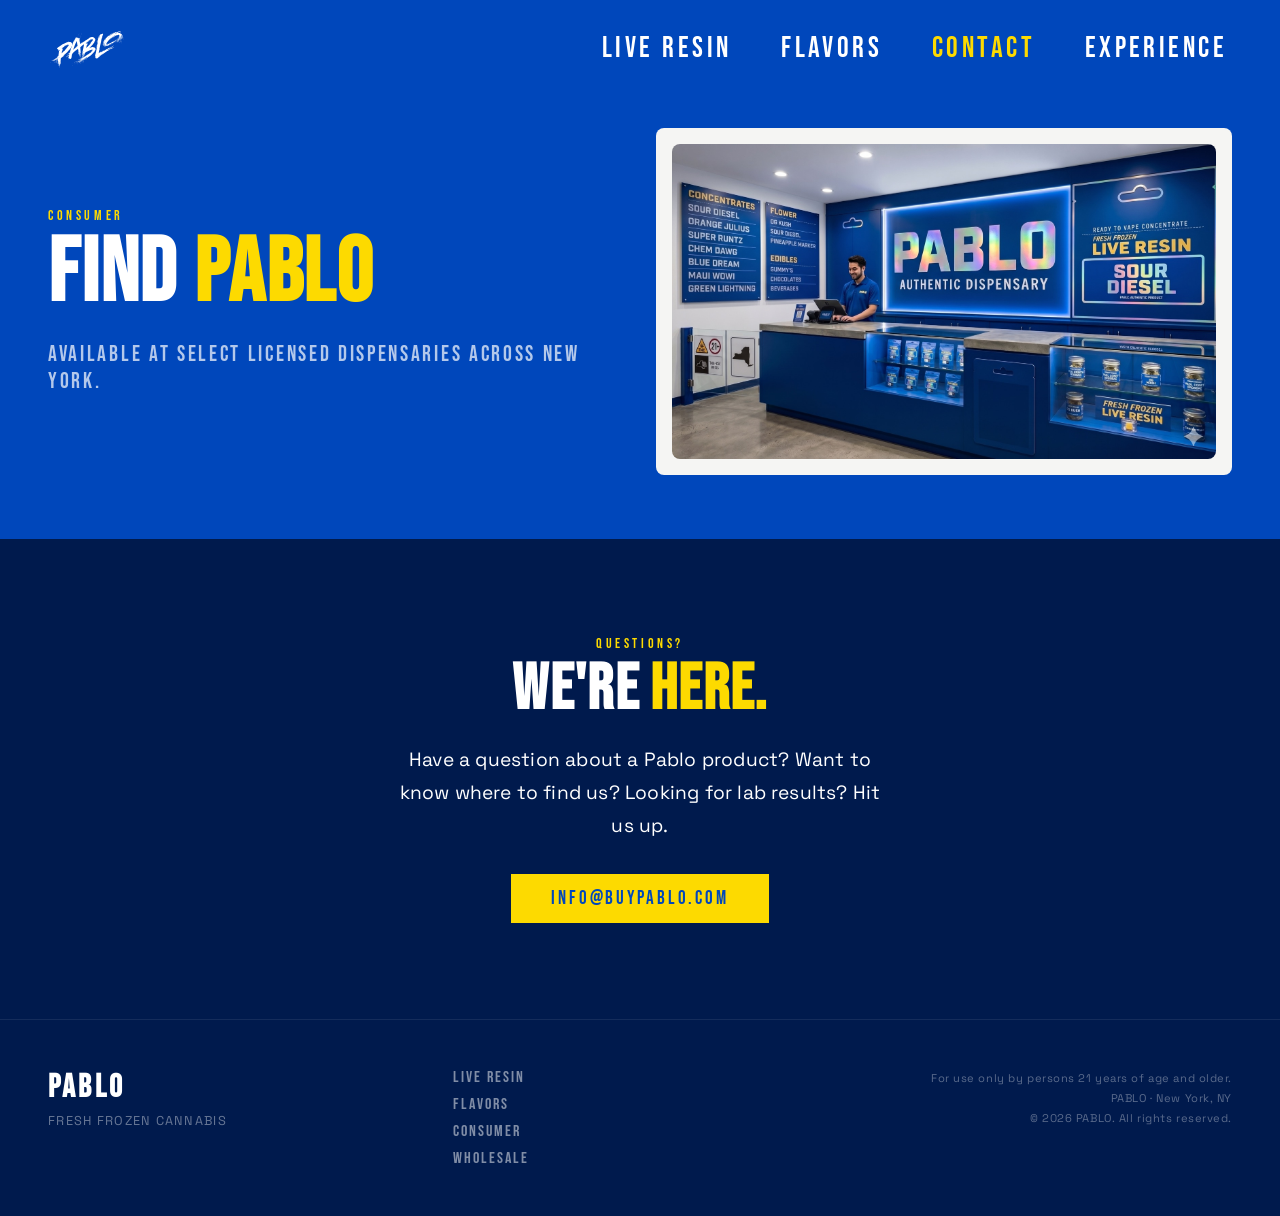
==== contact-consumer.html @ dc61551c "buypablo.com launch build — complete site with 6 pages - Homepage: age gate, hero rotator, product c" ====
<!DOCTYPE html>
<html lang="en">
<head>
  <meta charset="UTF-8">
  <meta name="viewport" content="width=device-width, initial-scale=1.0">
  <title>PABLO — Consumer Contact</title>
  <meta name="description" content="Questions about Pablo products? Find us at a dispensary near you or get in touch.">
  <link rel="icon" type="image/svg+xml" href="favicon.svg">
  <link rel="apple-touch-icon" href="apple-touch-icon.png?v=20260416">
  <meta name="theme-color" content="#0047BB">
  <link rel="stylesheet" href="styles.css?v=20260416">
  <link rel="preconnect" href="https://fonts.googleapis.com">
  <link rel="preconnect" href="https://fonts.gstatic.com" crossorigin>
  <link href="https://fonts.googleapis.com/css2?family=Bebas+Neue&family=Space+Grotesk:wght@400;500;600;700&display=swap" rel="stylesheet">
</head>
<body>

  <div id="site" class="site">

    <!-- NAV -->
    <nav class="nav">
      <a href="index.html" class="nav__logo"><img src="assets/images/pablo-logo.svg" alt="PABLO" class="nav__logo-img"></a>
      <div class="nav__links">
        <div class="nav__dropdown">
          <a href="live-resin.html">Live Resin</a>
          <div class="nav__dropdown-menu">
            <a href="live-resin.html#lineup">Runtz</a>
            <a href="live-resin.html#lineup">Sour Diesel</a>
            <a href="live-resin.html#lineup">Terp-Aid</a>
          </div>
        </div>
        <div class="nav__dropdown">
          <a href="flavors.html">Flavors</a>
          <div class="nav__dropdown-menu">
            <a href="flavors.html#menu">All 7 Flavors</a>
          </div>
        </div>
        <div class="nav__dropdown">
          <a class="nav__link--active">Contact</a>
          <div class="nav__dropdown-menu">
            <a href="contact-consumer.html">Consumer</a>
            <a href="contact-wholesale.html">Wholesale</a>
          </div>
        </div>
        <div class="nav__dropdown">
          <a href="experience.html">Experience</a>
          <div class="nav__dropdown-menu">
            <a href="experience.html#hardware">All Glass</a>
            <a href="experience.html#field">All Gas</a>
          </div>
        </div>
      </div>
      <button class="nav__menu" onclick="toggleMenu()" aria-label="Menu">
        <span></span><span></span>
      </button>
    </nav>

    <div id="mobile-menu" class="mobile-menu">
      <a href="live-resin.html">Live Resin</a>
      <a href="flavors.html">Flavors</a>
      <a href="contact-consumer.html" onclick="toggleMenu()">Consumer Contact</a>
      <a href="contact-wholesale.html" onclick="toggleMenu()">Wholesale Contact</a>
      <a href="experience.html">Experience</a>
    </div>

    <!-- HERO -->
    <section class="hero" style="min-height:auto; padding-top:8rem; padding-bottom:4rem;">
      <div class="hero__content">
        <p class="hero__label">Consumer</p>
        <h1 class="hero__headline">
          Find <span class="text--yellow">Pablo</span>
        </h1>
        <p class="hero__sub">Available at select licensed dispensaries across New York.</p>
      </div>
      <div class="hero__image" style="display:flex; align-items:center; justify-content:center;">
        <img src="assets/images/pablo-dispensary-interior.jpeg?v=20260416" alt="Pablo Authentic Dispensary" style="max-height:50vh; width:auto; max-width:100%; object-fit:cover; border-radius:8px;">
      </div>
    </section>

    <!-- CONTACT INFO -->
    <section class="section section--dark" style="text-align:center;">
      <p class="section__label">Questions?</p>
      <h2 class="section__heading">We're <span class="text--yellow">Here.</span></h2>
      <p class="section__body" style="margin:0 auto 2rem; text-align:center; max-width:500px;">
        Have a question about a Pablo product? Want to know where to find us? Looking for lab results? Hit us up.
      </p>
      <a href="mailto:info@buypablo.com" class="btn btn--yellow">info@buypablo.com</a>
    </section>

    <!-- FOOTER -->
    <footer class="footer">
      <div class="footer__inner">
        <div class="footer__brand">
          <span class="footer__logo">PABLO</span>
          <p class="footer__tagline">Fresh Frozen Cannabis</p>
        </div>
        <div class="footer__links">
          <a href="live-resin.html">Live Resin</a>
          <a href="flavors.html">Flavors</a>
          <a href="contact-consumer.html">Consumer</a>
          <a href="contact-wholesale.html">Wholesale</a>
        </div>
        <div class="footer__legal">
          <p>For use only by persons 21 years of age and older.</p>
          <p>PABLO &middot; New York, NY</p>
          <p>&copy; 2026 PABLO. All rights reserved.</p>
        </div>
      </div>
    </footer>

  </div>

  <script>
    function toggleMenu() {
      document.getElementById('mobile-menu').classList.toggle('mobile-menu--open');
      document.querySelector('.nav__menu').classList.toggle('nav__menu--open');
    }

    // Nav scroll background
    const nav = document.querySelector('.nav');
    window.addEventListener('scroll', () => {
      nav.classList.toggle('nav--scrolled', window.scrollY > 60);
    }, { passive: true });

    const observer = new IntersectionObserver((entries) => {
      entries.forEach(entry => { if (entry.isIntersecting) entry.target.classList.add('visible'); });
    }, { threshold: 0.15, rootMargin: '0px 0px -8% 0px' });
    document.querySelectorAll('.section__heading, .section__label, .section__body, .section__img, .fade-up').forEach(el => observer.observe(el));
  </script>

</body>
</html>
---- styles.css ----
/* ============================================
   PABLO — buypablo.com
   Brand Colors: Blue #0047BB, Yellow #FDDA00, White
   Fonts: Bebas Neue (Google), system fallbacks
   ============================================ */

:root {
  --blue: #0047BB;
  --yellow: #FDDA00;
  --white: #FFFFFF;
  --dark: #0A0A0A;
  --off-white: #F5F5F3;

  /* Flavor accents */
  --pineapple-marker: #EA698C;
  --sunday-grape: #6E3FA3;
  --terp-taxi: #FFCD00;
  --mangonada: #FC4C02;
  --marmalade: #FCA311;
  --pie-face: #EE2737;
  --watermelon-gusher: #00855A;
}

/* ── Reset ── */
*, *::before, *::after {
  margin: 0;
  padding: 0;
  box-sizing: border-box;
}

html {
  scroll-behavior: smooth;
  -webkit-font-smoothing: antialiased;
  -moz-osx-font-smoothing: grayscale;
}

body {
  font-family: 'Bebas Neue', 'Impact', 'Arial Black', sans-serif;
  color: var(--white);
  background: #001A4D;
  overflow-x: hidden;
}

img {
  max-width: 100%;
  display: block;
}

a {
  color: inherit;
  text-decoration: none;
}

/* ── Age Gate ── */
.age-gate {
  position: fixed;
  inset: 0;
  z-index: 9999;
  background: var(--blue);
  display: flex;
  align-items: center;
  justify-content: center;
  overflow: hidden;
}

.age-gate__inner {
  text-align: center;
  padding: 2rem;
  display: flex;
  flex-direction: column;
  align-items: center;
  justify-content: center;
  max-height: 100vh;
  max-width: 100vw;
}

.age-gate__logo-img {
  width: min(70vw, 420px);
  height: auto;
  display: block;
  margin-bottom: 1rem;
  flex-shrink: 0;
}

.age-gate__text {
  font-size: clamp(1.2rem, 3vw, 2rem);
  letter-spacing: 0.1em;
  text-transform: uppercase;
  margin-bottom: 2rem;
  color: var(--yellow);
}

.age-gate__buttons {
  display: flex;
  gap: 1rem;
  justify-content: center;
}

/* ── Buttons ── */
.btn {
  display: inline-block;
  padding: 0.8rem 2.5rem;
  font-family: 'Bebas Neue', sans-serif;
  font-size: 1.2rem;
  letter-spacing: 0.15em;
  text-transform: uppercase;
  border: none;
  cursor: pointer;
  transition: all 0.3s ease;
}

.btn--yellow {
  background: var(--yellow);
  color: var(--blue);
}

.btn--yellow:hover {
  background: var(--white);
  color: var(--blue);
}

.btn--outline {
  background: transparent;
  color: var(--white);
  border: 2px solid var(--white);
}

.btn--outline:hover {
  background: var(--white);
  color: var(--blue);
}

/* ── Navigation ── */
.nav {
  position: fixed;
  top: 0;
  left: 0;
  right: 0;
  z-index: 100;
  display: flex;
  align-items: center;
  justify-content: space-between;
  padding: 1.5rem 3rem;
  background: transparent;
  transition: background 0.3s ease, box-shadow 0.3s ease;
}

.nav--scrolled {
  background: var(--blue);
  box-shadow: 0 2px 20px rgba(0, 0, 0, 0.3);
}

.nav__logo {
  font-size: 1.8rem;
  font-weight: 700;
  letter-spacing: 0.1em;
  color: var(--white);
  display: flex;
  align-items: center;
}

.nav__logo-img {
  height: 48px;
  width: auto;
  object-fit: contain;
  object-position: center top;
}

.nav__links {
  display: flex;
  gap: 2.5rem;
}

.nav__links a {
  font-size: 1.8rem;
  letter-spacing: 0.12em;
  text-transform: uppercase;
  color: var(--white);
  position: relative;
  transition: color 0.3s;
  padding: 0.4rem 0.3rem;
}

.nav__links a::after {
  content: '';
  position: absolute;
  bottom: -4px;
  left: 0;
  width: 0;
  height: 2px;
  background: var(--yellow);
  transition: width 0.3s;
}

.nav__links a:hover::after {
  width: 100%;
}

.nav__links a:hover {
  color: var(--yellow);
}

/* Mobile menu button */
.nav__menu {
  display: none;
  flex-direction: column;
  gap: 6px;
  background: none;
  border: none;
  cursor: pointer;
  padding: 4px;
}

.nav__menu span {
  display: block;
  width: 28px;
  height: 2px;
  background: var(--white);
  transition: all 0.3s;
}

.nav__menu--open span:first-child {
  transform: rotate(45deg) translate(3px, 3px);
}

.nav__menu--open span:last-child {
  transform: rotate(-45deg) translate(3px, -3px);
}

/* Mobile menu panel */
.mobile-menu {
  display: none;
  position: fixed;
  top: 0;
  left: 0;
  right: 0;
  bottom: 0;
  z-index: 99;
  background: var(--blue);
  flex-direction: column;
  align-items: center;
  justify-content: center;
  gap: 2rem;
}

.mobile-menu a {
  font-size: 2.5rem;
  letter-spacing: 0.15em;
  text-transform: uppercase;
  color: var(--white);
  transition: color 0.3s;
}

.mobile-menu a:hover {
  color: var(--yellow);
}

.mobile-menu--open {
  display: flex;
}

/* ── Scroll Animations ── */
.fade-up {
  opacity: 0;
  transform: translateY(80px);
  transition: opacity 1s ease, transform 1.2s cubic-bezier(0.16, 1, 0.3, 1);
}

.fade-up.visible {
  opacity: 1;
  transform: translateY(0);
}

.section__label {
  opacity: 0;
  transform: translateY(40px);
  transition: opacity 0.6s ease, transform 0.8s cubic-bezier(0.16, 1, 0.3, 1);
}

.section__heading {
  opacity: 0;
  transform: translateY(60px) skewY(2deg);
  transition: opacity 0.8s ease, transform 1s cubic-bezier(0.16, 1, 0.3, 1);
  transition-delay: 0.1s;
}

.section__body {
  opacity: 0;
  transform: translateY(40px);
  transition: opacity 0.8s ease, transform 1s cubic-bezier(0.16, 1, 0.3, 1);
  transition-delay: 0.25s;
}

.section__label.visible,
.section__heading.visible,
.section__body.visible {
  opacity: 1;
  transform: translateY(0) skewY(0);
}

.section__img,
.section__col--center img {
  opacity: 0;
  transform: scale(0.85) translateY(40px);
  transition: opacity 1s ease, transform 1.2s cubic-bezier(0.16, 1, 0.3, 1);
  transition-delay: 0.3s;
}

.section__img.visible,
.visible .section__img,
.section__col--center img.visible {
  opacity: 1;
  transform: scale(1) translateY(0);
}

.features-strip .feature {
  opacity: 0;
  transform: translateY(50px) scale(0.9);
  transition: opacity 0.7s ease, transform 0.9s cubic-bezier(0.16, 1, 0.3, 1);
}

.features-strip .feature.visible {
  opacity: 1;
  transform: translateY(0) scale(1);
}

.features-strip .feature:nth-child(1) { transition-delay: 0s; }
.features-strip .feature:nth-child(2) { transition-delay: 0.15s; }
.features-strip .feature:nth-child(3) { transition-delay: 0.3s; }
.features-strip .feature:nth-child(4) { transition-delay: 0.45s; }

/* ── Hero ── */
.hero {
  min-height: 100vh;
  display: grid;
  grid-template-columns: 1fr 1fr;
  align-items: center;
  background: var(--blue);
  padding: 6rem 3rem 3rem;
  gap: 2rem;
  overflow: hidden;
}

.hero__headline {
  font-size: clamp(3rem, 7vw, 6.5rem);
  line-height: 0.95;
  letter-spacing: 0.02em;
  text-transform: uppercase;
  animation: heroTextIn 1.2s cubic-bezier(0.16, 1, 0.3, 1) 0.3s both;
}

.hero__headline span {
  display: inline-block;
  animation: heroTextIn 1.2s cubic-bezier(0.16, 1, 0.3, 1) 0.5s both;
}

@keyframes heroTextIn {
  from { opacity: 0; transform: translateY(80px) skewY(3deg); }
  to { opacity: 1; transform: translateY(0) skewY(0); }
}

.text--yellow {
  color: var(--yellow);
}

.hero__sub {
  margin-top: 1.5rem;
  font-size: clamp(1rem, 2vw, 1.4rem);
  letter-spacing: 0.12em;
  text-transform: uppercase;
  color: rgba(255, 255, 255, 0.7);
  animation: fadeSlideUp 0.8s ease 0.9s both;
}

.hero .btn {
  margin-top: 2.5rem;
  animation: fadeSlideUp 0.8s ease 1.2s both;
}

@keyframes fadeSlideUp {
  from { opacity: 0; transform: translateY(30px); }
  to { opacity: 1; transform: translateY(0); }
}

.hero__image {
  display: flex;
  align-items: center;
  justify-content: center;
  animation: heroImageIn 1.4s cubic-bezier(0.16, 1, 0.3, 1) 0.2s both;
  overflow: hidden;
  background: var(--off-white);
  border-radius: 8px;
  padding: 1rem;
}

.hero__image .flavor-rotator {
  max-height: 75vh;
  width: 100%;
  display: flex;
  align-items: center;
  justify-content: center;
}

.hero__image .flavor-rotator {
  max-height: 80vh;
}

@keyframes heroImageIn {
  from { opacity: 0; transform: translateY(100px) scale(0.9); }
  to { opacity: 1; transform: translateY(0) scale(1); }
}

/* Floating hover on hero product */
.hero__product-img {
  animation: float 4s ease-in-out infinite 2s;
}

@keyframes float {
  0%, 100% { transform: translateY(0); }
  50% { transform: translateY(-15px); }
}

/* ── Marquee ── */
.marquee {
  background: var(--yellow);
  overflow: hidden;
  padding: 1.2rem 0;
  white-space: nowrap;
}

.marquee__track {
  display: inline-flex;
  gap: 3rem;
  animation: marquee 12s linear infinite;
}

.marquee__track span {
  font-size: 1.6rem;
  letter-spacing: 0.2em;
  text-transform: uppercase;
  color: var(--blue);
  font-weight: 700;
  transition: transform 0.3s;
}

.marquee__track span:hover {
  transform: scale(1.1);
}

@keyframes marquee {
  from { transform: translateX(0); }
  to { transform: translateX(-50%); }
}

.marquee--flavors {
  background: var(--white);
}

.marquee--flavors .marquee__track span {
  color: var(--blue);
  font-weight: 700;
}

/* ── Sections ── */
.section {
  padding: 6rem 3rem;
}

.section--blue {
  background: var(--blue);
  color: var(--white);
}

.section--white {
  background: var(--white);
  color: var(--dark);
}

.section--dark {
  background: #001A4D;
  color: var(--white);
}

.section--yellow {
  background: var(--yellow);
  color: var(--blue);
}

.section__grid {
  display: grid;
  grid-template-columns: 1fr 1fr;
  gap: 4rem;
  align-items: center;
  max-width: 1400px;
  margin: 0 auto;
}

.section__label {
  font-size: 0.9rem;
  letter-spacing: 0.25em;
  text-transform: uppercase;
  color: var(--yellow);
  margin-bottom: 0.5rem;
}

.section__label--blue {
  color: var(--blue);
}

.section__heading {
  font-size: clamp(2.5rem, 5vw, 5rem);
  line-height: 0.95;
  text-transform: uppercase;
  letter-spacing: 0.02em;
  margin-bottom: 1.5rem;
}

.section__heading--blue {
  color: var(--blue);
}

.section__body {
  font-family: 'Space Grotesk', 'Helvetica Neue', Arial, sans-serif;
  font-size: 1.2rem;
  line-height: 1.7;
  max-width: 540px;
  opacity: 0.85;
  letter-spacing: 0.01em;
}

.section__col--center {
  display: flex;
  align-items: center;
  justify-content: center;
}

/* ── Products Grid ── */
.products-grid {
  display: grid;
  grid-template-columns: repeat(4, 1fr);
  gap: 2rem;
  margin-top: 3rem;
  max-width: 1400px;
  margin-left: auto;
  margin-right: auto;
}

.product-card {
  background: var(--off-white);
  border-radius: 2px;
  overflow: hidden;
  transition: transform 1s cubic-bezier(0.16, 1, 0.3, 1), opacity 1s ease, box-shadow 0.4s ease;
  opacity: 0;
  transform: translateY(80px) scale(0.92) rotate(1deg);
}

.product-card.visible {
  opacity: 1;
  transform: translateY(0) scale(1) rotate(0);
}

.product-card.visible:hover {
  transform: translateY(-8px) scale(1.02);
  box-shadow: 0 20px 60px rgba(0, 0, 0, 0.15);
}

.product-card:nth-child(1) { transition-delay: 0s; }
.product-card:nth-child(2) { transition-delay: 0.15s; }
.product-card:nth-child(3) { transition-delay: 0.3s; }
.product-card:nth-child(4) { transition-delay: 0.45s; }

.products-grid--three {
  grid-template-columns: repeat(3, 1fr);
}

.products-grid--two {
  grid-template-columns: repeat(2, 1fr);
  max-width: 900px;
}

.product-card--on-blue {
  background: rgba(255, 255, 255, 0.08);
}

.product-card--on-blue .product-card__name {
  color: var(--white);
}

.product-card--on-blue .product-card__desc {
  color: rgba(255, 255, 255, 0.7);
}

.product-card--on-blue .product-card__img {
  background: var(--white);
}

.product-card__name {
  font-size: 1.5rem;
  letter-spacing: 0.08em;
  text-transform: uppercase;
  color: var(--blue);
  padding: 1.2rem 1.5rem 0.3rem;
}

.product-card__desc {
  font-family: 'Space Grotesk', 'Helvetica Neue', Arial, sans-serif;
  font-size: 1.1rem;
  line-height: 1.65;
  color: #555;
  padding: 0.3rem 1.5rem;
}

.product-card__features {
  list-style: none;
  padding: 1rem 1.5rem 1.5rem;
}

.product-card__features li {
  font-family: 'Space Grotesk', 'Helvetica Neue', Arial, sans-serif;
  font-size: 0.95rem;
  letter-spacing: 0.08em;
  text-transform: uppercase;
  color: var(--blue);
  padding: 0.4rem 0;
  border-bottom: 1px solid rgba(0, 71, 187, 0.1);
}

.product-card__features li:last-child {
  border-bottom: none;
}

.product-card--link {
  display: block;
  text-decoration: none;
  cursor: pointer;
}

.product-card__cta {
  font-family: 'Bebas Neue', sans-serif;
  font-size: 1.1rem;
  letter-spacing: 0.12em;
  text-transform: uppercase;
  color: var(--blue);
  padding: 0.8rem 1.5rem 1.5rem;
  transition: color 0.3s;
}

.product-card--link:hover .product-card__cta {
  color: var(--yellow);
}

.nav__link--active {
  color: var(--yellow) !important;
}

/* Nav dropdown */
.nav__dropdown {
  position: relative;
  display: inline-flex;
  align-items: center;
}

.nav__dropdown > a {
  cursor: pointer;
  font-size: 1.8rem;
  letter-spacing: 0.12em;
  text-transform: uppercase;
  color: var(--white);
  padding: 0.4rem 0.3rem;
  position: relative;
  transition: color 0.3s;
}

.nav__dropdown > a:hover {
  color: var(--yellow);
}

.nav__dropdown > a::after {
  content: '';
  position: absolute;
  bottom: -4px;
  left: 0;
  width: 0;
  height: 2px;
  background: var(--yellow);
  transition: width 0.3s;
}

.nav__dropdown:hover > a::after {
  width: 100%;
}

.nav__dropdown-menu {
  position: absolute;
  top: 100%;
  left: 50%;
  transform: translateX(-50%);
  background: var(--blue);
  border: 1px solid rgba(255, 255, 255, 0.15);
  border-radius: 4px;
  padding: 0.5rem 0;
  min-width: 160px;
  z-index: 200;
  opacity: 0;
  visibility: hidden;
  transition: opacity 0.2s ease, visibility 0.2s ease;
  pointer-events: none;
}

/* Invisible bridge — generous hit area prevents hover gap */
.nav__dropdown-menu::before {
  content: '';
  position: absolute;
  top: -16px;
  left: -12px;
  right: -12px;
  height: 20px;
}

.nav__dropdown:hover .nav__dropdown-menu,
.nav__dropdown:focus-within .nav__dropdown-menu {
  opacity: 1;
  visibility: visible;
  pointer-events: auto;
}

.nav__dropdown-menu a {
  display: block;
  padding: 0.6rem 1.2rem;
  font-size: 1.1rem;
  letter-spacing: 0.1em;
  text-transform: uppercase;
  color: var(--white);
  transition: color 0.2s, background 0.2s;
}

.nav__dropdown-menu a:hover {
  color: var(--yellow);
  background: rgba(255, 255, 255, 0.08);
}

.hero__label {
  font-size: 0.9rem;
  letter-spacing: 0.25em;
  text-transform: uppercase;
  color: var(--yellow);
  margin-bottom: 0.5rem;
  animation: fadeSlideUp 0.8s ease 0.2s both;
}

/* ── Flavors ── */
.flavors-stack {
  display: flex;
  flex-direction: column;
  gap: 0;
  margin-top: 3rem;
  overflow: hidden;
}

.flavor-band {
  display: flex;
  align-items: center;
  justify-content: space-between;
  padding: 1.4rem 2.5rem;
  cursor: default;
  opacity: 0;
  transform: translateX(-100%);
  transition: transform 0.9s cubic-bezier(0.16, 1, 0.3, 1), opacity 0.6s ease;
  position: relative;
  overflow: hidden;
}

.flavor-band.visible {
  opacity: 1;
  transform: translateX(0);
}

.flavor-band:hover {
  filter: brightness(1.08);
}

.flavor-band:nth-child(1) { transition-delay: 0.05s; }
.flavor-band:nth-child(2) { transition-delay: 0.12s; }
.flavor-band:nth-child(3) { transition-delay: 0.19s; }
.flavor-band:nth-child(4) { transition-delay: 0.26s; }
.flavor-band:nth-child(5) { transition-delay: 0.33s; }
.flavor-band:nth-child(6) { transition-delay: 0.4s; }
.flavor-band:nth-child(7) { transition-delay: 0.47s; }

/* Strain-specific colors matching the actual packaging accent bands */
.flavor-band--pineapple-marker {
  background: linear-gradient(135deg, #EA698C 0%, #F08DAD 50%, #EA698C 100%);
  color: #fff;
}
.flavor-band--sunday-grape {
  background: linear-gradient(135deg, #E8D5F0 0%, #F0E0F5 50%, #E8D5F0 100%);
  color: #6E3FA3;
}
.flavor-band--terp-taxi {
  background: #FFCD00;
  color: var(--blue);
}
/* Terp Taxi checker pattern */
.flavor-band--terp-taxi::after {
  content: '';
  position: absolute;
  bottom: 0; left: 0; right: 0;
  height: 6px;
  background: repeating-linear-gradient(90deg, var(--blue) 0px, var(--blue) 10px, var(--yellow) 10px, var(--yellow) 20px);
}
.flavor-band--mangonada {
  background: linear-gradient(135deg, #FC4C02 0%, #FF7733 40%, #FCA311 100%);
  color: #fff;
}
.flavor-band--marmalade {
  background: linear-gradient(135deg, #FCA311 0%, #FFCC66 50%, #FCA311 100%);
  color: #8B4513;
}
.flavor-band--pie-face {
  background: linear-gradient(135deg, #EE2737 0%, #F44858 50%, #EE2737 100%);
  color: #fff;
}
.flavor-band--watermelon-gusher {
  background: linear-gradient(135deg, #F5C0C8 0%, #E8F0D8 40%, #C8E8B0 100%);
  color: #006B48;
}

.flavor-band__name {
  font-size: clamp(1.6rem, 3vw, 2.8rem);
  letter-spacing: 0.08em;
  text-transform: uppercase;
  font-weight: 700;
  text-shadow: 0 1px 3px rgba(0,0,0,0.15);
}

.flavor-band__type {
  font-size: clamp(0.6rem, 1vw, 0.8rem);
  letter-spacing: 0.2em;
  text-transform: uppercase;
  font-weight: 700;
  opacity: 0.8;
}

@media (max-width: 768px) {
  .flavor-band {
    padding: 1.2rem 1.5rem;
  }
}

/* ── Features Strip ── */
.features-strip {
  display: grid;
  grid-template-columns: repeat(4, 1fr);
  gap: 2rem;
  max-width: 1400px;
  margin: 0 auto;
  text-align: center;
}

.feature h3 {
  font-size: 1.8rem;
  letter-spacing: 0.08em;
  text-transform: uppercase;
  margin-bottom: 0.5rem;
}

.feature p {
  font-family: 'Space Grotesk', 'Helvetica Neue', Arial, sans-serif;
  font-size: 1.1rem;
  line-height: 1.65;
}

/* ── Flavor Rotator ── */
.flavor-rotator {
  position: relative;
  width: 100%;
}

.flavor-rotator--hero {
  max-width: 360px;
  aspect-ratio: 1 / 2.4;
  margin: 0 auto;
}

.flavor-rotator__img {
  position: absolute;
  top: 0;
  left: 0;
  width: 100%;
  height: 100%;
  object-fit: contain;
  object-position: center center;
  opacity: 0;
  transition: opacity 0.6s ease;
}

.flavor-rotator__img.active {
  opacity: 1;
}

.flavor-rotator--hero .flavor-rotator__img {
  object-fit: contain;
}

.flavor-rotator--showcase {
  max-width: 350px;
  max-height: 500px;
  margin: 0 auto;
}

.flavor-rotator--showcase .flavor-rotator__img {
  filter: drop-shadow(0 10px 40px rgba(0, 0, 0, 0.25));
}

/* ── Real Images ── */
.hero__product-img {
  max-height: 80vh;
  width: auto;
  max-width: 100%;
  object-fit: contain;
  filter: drop-shadow(0 20px 60px rgba(0, 0, 0, 0.3));
}

.section__img {
  width: 100%;
  max-width: 600px;
  height: auto;
  border-radius: 4px;
  display: block;
  margin: 0 auto;
  object-fit: contain;
  object-position: center center;
}

.section__img--large {
  max-width: 100%;
}

.product-card__img {
  overflow: hidden;
  background: var(--white);
  position: relative;
}

.product-card__img .flavor-rotator {
  width: 100%;
  aspect-ratio: 2 / 5;
  margin: 0 auto;
  max-height: 500px;
}

.product-card__img .flavor-rotator__img {
  object-fit: contain;
}

.product-card__img > img {
  width: 100%;
  max-height: 500px;
  object-fit: contain;
  object-position: center center;
  mix-blend-mode: multiply;
}

/* ── Placeholder Images ── */
.placeholder-img {
  background: rgba(255, 255, 255, 0.08);
  border: 2px dashed rgba(255, 255, 255, 0.2);
  display: flex;
  align-items: center;
  justify-content: center;
  text-align: center;
  font-family: 'Space Grotesk', 'Helvetica Neue', Arial, sans-serif;
  font-size: 0.8rem;
  letter-spacing: 0.1em;
  text-transform: uppercase;
  color: rgba(255, 255, 255, 0.3);
  aspect-ratio: 3/4;
  width: 100%;
  max-width: 400px;
}

.placeholder-img--tall {
  aspect-ratio: 2/3;
}

.placeholder-img--product {
  aspect-ratio: 1;
  background: rgba(0, 71, 187, 0.06);
  border-color: rgba(0, 71, 187, 0.15);
  color: rgba(0, 71, 187, 0.3);
}

/* ── Footer ── */
.footer {
  background: #001A4D;
  border-top: 1px solid rgba(255, 255, 255, 0.08);
  padding: 3rem;
}

.footer__inner {
  max-width: 1400px;
  margin: 0 auto;
  display: grid;
  grid-template-columns: 1fr 1fr 1fr;
  gap: 2rem;
  align-items: start;
}

.footer__logo {
  font-size: 2rem;
  letter-spacing: 0.1em;
  font-weight: 700;
}

.footer__tagline {
  font-family: 'Space Grotesk', 'Helvetica Neue', Arial, sans-serif;
  font-size: 0.8rem;
  letter-spacing: 0.1em;
  text-transform: uppercase;
  opacity: 0.4;
  margin-top: 0.3rem;
}

.footer__links {
  display: flex;
  flex-direction: column;
  gap: 0.5rem;
}

.footer__links a {
  font-size: 1rem;
  letter-spacing: 0.12em;
  text-transform: uppercase;
  opacity: 0.5;
  transition: opacity 0.3s;
}

.footer__links a:hover {
  opacity: 1;
  color: var(--yellow);
}

.footer__legal {
  text-align: right;
}

.footer__legal p {
  font-family: 'Space Grotesk', 'Helvetica Neue', Arial, sans-serif;
  font-size: 0.7rem;
  line-height: 1.8;
  letter-spacing: 0.05em;
  opacity: 0.35;
}

/* ── Responsive ── */
@media (max-width: 1024px) {
  .products-grid {
    grid-template-columns: repeat(2, 1fr);
  }

  .products-grid--three {
    grid-template-columns: repeat(2, 1fr);
  }

  .features-strip {
    grid-template-columns: repeat(2, 1fr);
  }
}

@media (max-width: 768px) {
  .nav__links {
    display: none;
  }

  .nav__menu {
    display: flex;
  }

  .nav {
    padding: 1rem 1.5rem;
  }

  .hero {
    grid-template-columns: 1fr;
    padding: 6rem 1.5rem 3rem;
    min-height: auto;
    gap: 1.5rem;
  }

  .hero__image {
    order: -1;
    max-height: 50vh;
  }

  .hero__image .flavor-rotator {
    max-height: 45vh;
  }

  .section {
    padding: 3.5rem 1.5rem;
  }

  .section__grid {
    grid-template-columns: 1fr;
    gap: 2rem;
  }

  .products-grid,
  .products-grid--three,
  .products-grid--two {
    grid-template-columns: 1fr;
    max-width: 400px;
    margin-left: auto;
    margin-right: auto;
  }

  .features-strip {
    grid-template-columns: 1fr 1fr;
    gap: 1.5rem;
  }

  .footer__inner {
    grid-template-columns: 1fr;
    text-align: center;
  }

  .footer__links {
    flex-direction: row;
    justify-content: center;
    flex-wrap: wrap;
    gap: 1rem;
  }

  .footer__legal {
    text-align: center;
  }
}

@media (max-width: 480px) {

  .hero {
    padding: 5.5rem 1.25rem 2rem;
  }

  .hero__headline {
    font-size: 2.8rem;
  }

  .hero__image {
    padding: 0.5rem;
    border-radius: 4px;
  }

  .flavor-band__name {
    font-size: 1.2rem;
  }

  .section__heading {
    font-size: 2rem;
  }

  .section {
    padding: 3rem 1.25rem;
  }

  .marquee__track span {
    font-size: 1.2rem;
  }

  .age-gate__logo-img {
    width: min(90vw, 320px);
  }

  .age-gate__text {
    font-size: 1rem;
  }

  .btn {
    padding: 0.7rem 1.8rem;
    font-size: 1rem;
  }

  .features-strip {
    grid-template-columns: 1fr;
    gap: 1.5rem;
  }

  .product-card__name {
    font-size: 1.3rem;
  }
}
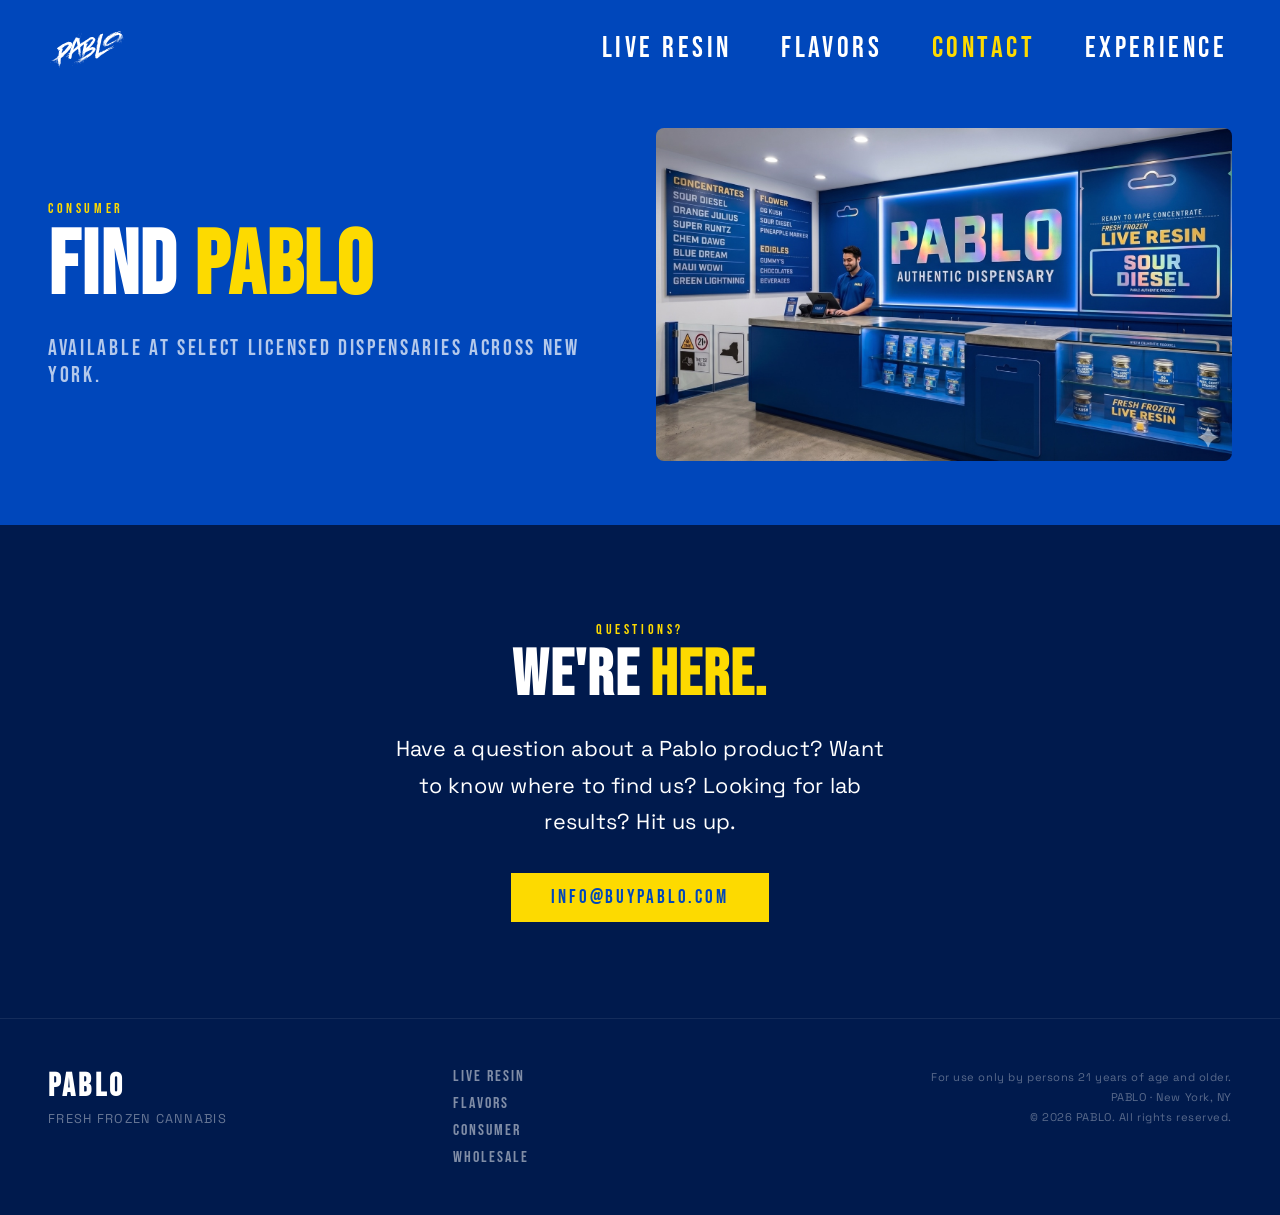
==== commit 2917085e: "Deploy buypablo.com — static site launch" ====
--- a/contact-consumer.html
+++ b/contact-consumer.html
@@ -125,7 +125,10 @@
     const observer = new IntersectionObserver((entries) => {
       entries.forEach(entry => { if (entry.isIntersecting) entry.target.classList.add('visible'); });
     }, { threshold: 0.15, rootMargin: '0px 0px -8% 0px' });
-    document.querySelectorAll('.section__heading, .section__label, .section__body, .section__img, .fade-up').forEach(el => observer.observe(el));
+    document.querySelectorAll('.section__heading, .section__label, .section__body, .section__img, .fade-up').forEach(el => {
+      el.classList.add('will-animate');
+      observer.observe(el);
+    });
   </script>
 
 </body>
--- a/styles.css
+++ b/styles.css
@@ -261,9 +261,12 @@
 
 /* ── Scroll Animations ── */
 .fade-up {
+  transition: opacity 1s ease, transform 1.2s cubic-bezier(0.16, 1, 0.3, 1);
+}
+
+.fade-up.will-animate {
   opacity: 0;
   transform: translateY(80px);
-  transition: opacity 1s ease, transform 1.2s cubic-bezier(0.16, 1, 0.3, 1);
 }
 
 .fade-up.visible {
@@ -271,23 +274,29 @@
   transform: translateY(0);
 }
 
-.section__label {
+/* Scroll animations: elements start visible, JS adds .will-animate
+   to opt in, then .visible triggers the entrance. This ensures content
+   is always readable even without JS or before scroll. */
+.section__label,
+.section__heading,
+.section__body {
+  transition: opacity 0.8s ease, transform 1s cubic-bezier(0.16, 1, 0.3, 1);
+}
+
+.section__label.will-animate {
   opacity: 0;
   transform: translateY(40px);
-  transition: opacity 0.6s ease, transform 0.8s cubic-bezier(0.16, 1, 0.3, 1);
-}
-
-.section__heading {
+}
+
+.section__heading.will-animate {
   opacity: 0;
   transform: translateY(60px) skewY(2deg);
-  transition: opacity 0.8s ease, transform 1s cubic-bezier(0.16, 1, 0.3, 1);
   transition-delay: 0.1s;
 }
 
-.section__body {
+.section__body.will-animate {
   opacity: 0;
   transform: translateY(40px);
-  transition: opacity 0.8s ease, transform 1s cubic-bezier(0.16, 1, 0.3, 1);
   transition-delay: 0.25s;
 }
 
@@ -300,10 +309,14 @@
 
 .section__img,
 .section__col--center img {
+  transition: opacity 1s ease, transform 1.2s cubic-bezier(0.16, 1, 0.3, 1);
+  transition-delay: 0.3s;
+}
+
+.section__img.will-animate,
+.section__col--center img.will-animate {
   opacity: 0;
   transform: scale(0.85) translateY(40px);
-  transition: opacity 1s ease, transform 1.2s cubic-bezier(0.16, 1, 0.3, 1);
-  transition-delay: 0.3s;
 }
 
 .section__img.visible,
@@ -388,9 +401,9 @@
   justify-content: center;
   animation: heroImageIn 1.4s cubic-bezier(0.16, 1, 0.3, 1) 0.2s both;
   overflow: hidden;
-  background: var(--off-white);
-  border-radius: 8px;
-  padding: 1rem;
+  background: transparent;
+  border-radius: 0;
+  padding: 0;
 }
 
 .hero__image .flavor-rotator {
@@ -521,9 +534,9 @@
 
 .section__body {
   font-family: 'Space Grotesk', 'Helvetica Neue', Arial, sans-serif;
-  font-size: 1.2rem;
+  font-size: 1.35rem;
   line-height: 1.7;
-  max-width: 540px;
+  max-width: 580px;
   opacity: 0.85;
   letter-spacing: 0.01em;
 }
@@ -546,10 +559,13 @@
 }
 
 .product-card {
-  background: var(--off-white);
+  background: var(--white);
   border-radius: 2px;
   overflow: hidden;
   transition: transform 1s cubic-bezier(0.16, 1, 0.3, 1), opacity 1s ease, box-shadow 0.4s ease;
+}
+
+.product-card.will-animate {
   opacity: 0;
   transform: translateY(80px) scale(0.92) rotate(1deg);
 }
@@ -604,7 +620,7 @@
 
 .product-card__desc {
   font-family: 'Space Grotesk', 'Helvetica Neue', Arial, sans-serif;
-  font-size: 1.1rem;
+  font-size: 1.25rem;
   line-height: 1.65;
   color: #555;
   padding: 0.3rem 1.5rem;
@@ -707,14 +723,23 @@
   pointer-events: none;
 }
 
-/* Invisible bridge — generous hit area prevents hover gap */
+/* Invisible bridge — generous hit area prevents hover gap between
+   the nav link and the dropdown menu below it */
 .nav__dropdown-menu::before {
   content: '';
   position: absolute;
-  top: -16px;
-  left: -12px;
-  right: -12px;
-  height: 20px;
+  top: -24px;
+  left: -20px;
+  right: -20px;
+  height: 28px;
+}
+
+/* Keep dropdown open briefly after mouse leaves (prevents flicker) */
+.nav__dropdown {
+  transition: none;
+}
+.nav__dropdown-menu {
+  transition: opacity 0.2s ease 0.05s, visibility 0.2s ease 0.05s;
 }
 
 .nav__dropdown:hover .nav__dropdown-menu,
@@ -763,11 +788,15 @@
   justify-content: space-between;
   padding: 1.4rem 2.5rem;
   cursor: default;
-  opacity: 0;
-  transform: translateX(-100%);
   transition: transform 0.9s cubic-bezier(0.16, 1, 0.3, 1), opacity 0.6s ease;
   position: relative;
   overflow: hidden;
+}
+
+/* Animation: bands slide in from left when .visible is added */
+.flavor-band:not(.visible) {
+  opacity: 0;
+  transform: translateX(-100%);
 }
 
 .flavor-band.visible {
@@ -866,7 +895,7 @@
 
 .feature p {
   font-family: 'Space Grotesk', 'Helvetica Neue', Arial, sans-serif;
-  font-size: 1.1rem;
+  font-size: 1.25rem;
   line-height: 1.65;
 }
 
@@ -891,7 +920,6 @@
   object-fit: contain;
   object-position: center center;
   opacity: 0;
-  transition: opacity 0.6s ease;
 }
 
 .flavor-rotator__img.active {
@@ -938,7 +966,7 @@
 
 .product-card__img {
   overflow: hidden;
-  background: var(--white);
+  background: transparent;
   position: relative;
 }
 
@@ -958,7 +986,6 @@
   max-height: 500px;
   object-fit: contain;
   object-position: center center;
-  mix-blend-mode: multiply;
 }
 
 /* ── Placeholder Images ── */
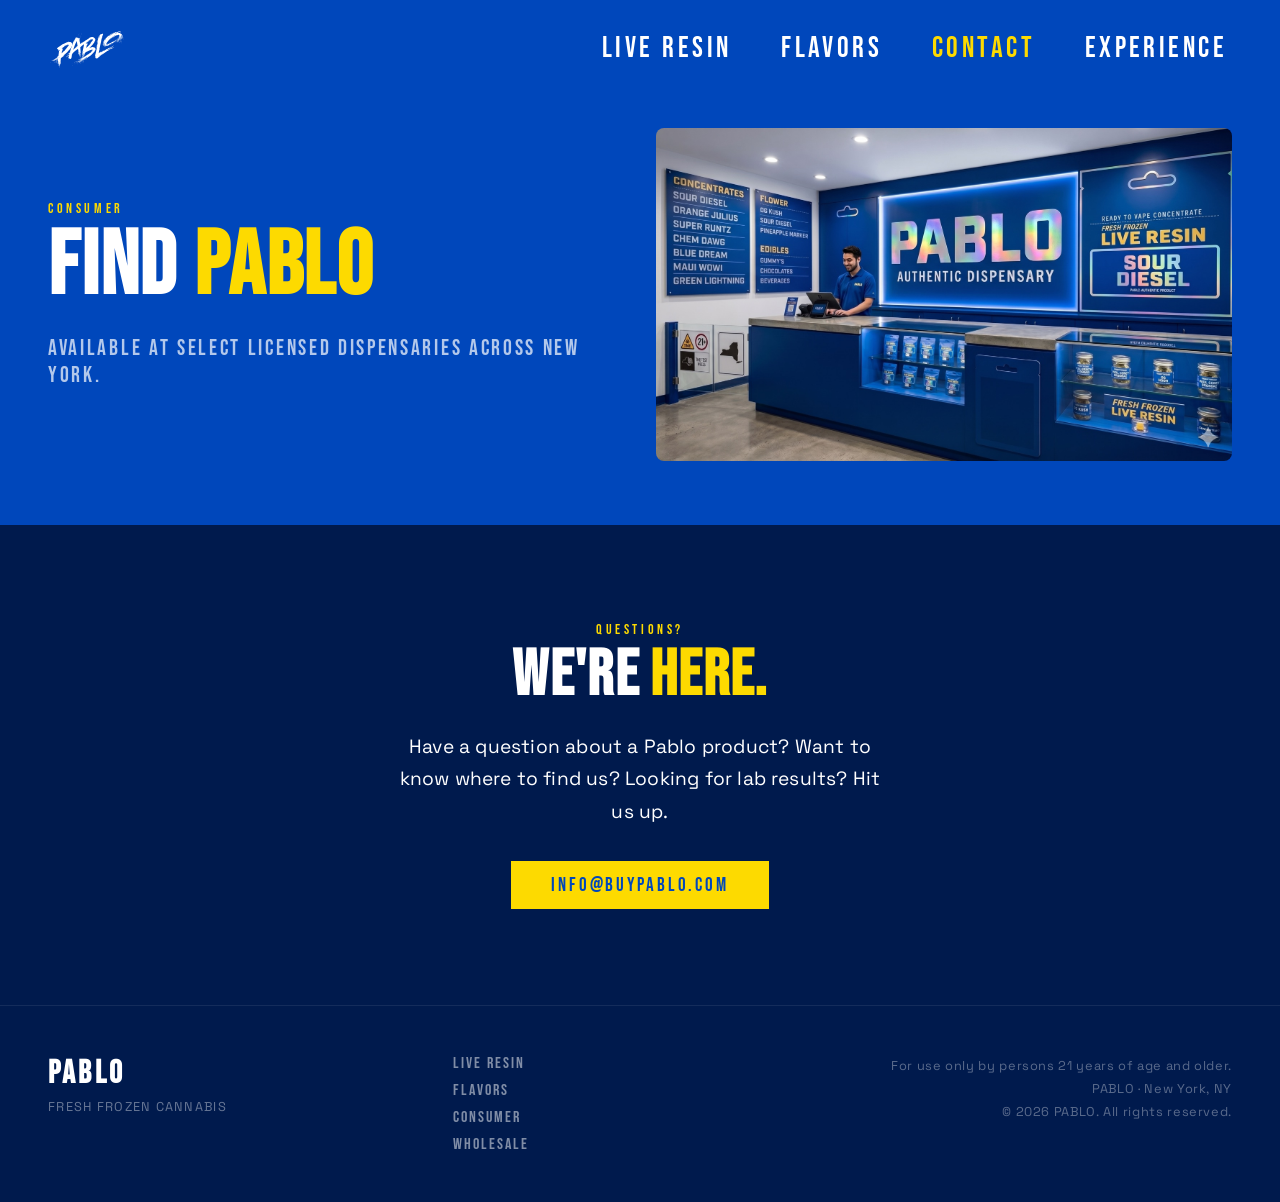
==== commit ed8ec2d8: "Mobile optimization, new product renders, and site polish - Deploy Gemini 3D concentrate tuck box re" ====
--- a/contact-consumer.html
+++ b/contact-consumer.html
@@ -64,7 +64,7 @@
     </div>
 
     <!-- HERO -->
-    <section class="hero" style="min-height:auto; padding-top:8rem; padding-bottom:4rem;">
+    <section class="hero" style="min-height:auto; padding-top:clamp(5rem, 10vw, 8rem); padding-bottom:clamp(2rem, 5vw, 4rem);">
       <div class="hero__content">
         <p class="hero__label">Consumer</p>
         <h1 class="hero__headline">
@@ -125,10 +125,7 @@
     const observer = new IntersectionObserver((entries) => {
       entries.forEach(entry => { if (entry.isIntersecting) entry.target.classList.add('visible'); });
     }, { threshold: 0.15, rootMargin: '0px 0px -8% 0px' });
-    document.querySelectorAll('.section__heading, .section__label, .section__body, .section__img, .fade-up').forEach(el => {
-      el.classList.add('will-animate');
-      observer.observe(el);
-    });
+    document.querySelectorAll('.section__heading, .section__label, .section__body, .section__img, .fade-up').forEach(el => observer.observe(el));
   </script>
 
 </body>
--- a/styles.css
+++ b/styles.css
@@ -208,7 +208,11 @@
   background: none;
   border: none;
   cursor: pointer;
-  padding: 4px;
+  padding: 10px;
+  min-width: 44px;
+  min-height: 44px;
+  justify-content: center;
+  align-items: center;
 }
 
 .nav__menu span {
@@ -261,12 +265,9 @@
 
 /* ── Scroll Animations ── */
 .fade-up {
-  transition: opacity 1s ease, transform 1.2s cubic-bezier(0.16, 1, 0.3, 1);
-}
-
-.fade-up.will-animate {
   opacity: 0;
   transform: translateY(80px);
+  transition: opacity 1s ease, transform 1.2s cubic-bezier(0.16, 1, 0.3, 1);
 }
 
 .fade-up.visible {
@@ -274,29 +275,23 @@
   transform: translateY(0);
 }
 
-/* Scroll animations: elements start visible, JS adds .will-animate
-   to opt in, then .visible triggers the entrance. This ensures content
-   is always readable even without JS or before scroll. */
-.section__label,
-.section__heading,
-.section__body {
-  transition: opacity 0.8s ease, transform 1s cubic-bezier(0.16, 1, 0.3, 1);
-}
-
-.section__label.will-animate {
+.section__label {
   opacity: 0;
   transform: translateY(40px);
-}
-
-.section__heading.will-animate {
+  transition: opacity 0.6s ease, transform 0.8s cubic-bezier(0.16, 1, 0.3, 1);
+}
+
+.section__heading {
   opacity: 0;
   transform: translateY(60px) skewY(2deg);
+  transition: opacity 0.8s ease, transform 1s cubic-bezier(0.16, 1, 0.3, 1);
   transition-delay: 0.1s;
 }
 
-.section__body.will-animate {
+.section__body {
   opacity: 0;
   transform: translateY(40px);
+  transition: opacity 0.8s ease, transform 1s cubic-bezier(0.16, 1, 0.3, 1);
   transition-delay: 0.25s;
 }
 
@@ -309,14 +304,10 @@
 
 .section__img,
 .section__col--center img {
+  opacity: 0;
+  transform: scale(0.85) translateY(40px);
   transition: opacity 1s ease, transform 1.2s cubic-bezier(0.16, 1, 0.3, 1);
   transition-delay: 0.3s;
-}
-
-.section__img.will-animate,
-.section__col--center img.will-animate {
-  opacity: 0;
-  transform: scale(0.85) translateY(40px);
 }
 
 .section__img.visible,
@@ -534,9 +525,9 @@
 
 .section__body {
   font-family: 'Space Grotesk', 'Helvetica Neue', Arial, sans-serif;
-  font-size: 1.35rem;
+  font-size: 1.2rem;
   line-height: 1.7;
-  max-width: 580px;
+  max-width: 540px;
   opacity: 0.85;
   letter-spacing: 0.01em;
 }
@@ -563,9 +554,6 @@
   border-radius: 2px;
   overflow: hidden;
   transition: transform 1s cubic-bezier(0.16, 1, 0.3, 1), opacity 1s ease, box-shadow 0.4s ease;
-}
-
-.product-card.will-animate {
   opacity: 0;
   transform: translateY(80px) scale(0.92) rotate(1deg);
 }
@@ -620,7 +608,7 @@
 
 .product-card__desc {
   font-family: 'Space Grotesk', 'Helvetica Neue', Arial, sans-serif;
-  font-size: 1.25rem;
+  font-size: 1.1rem;
   line-height: 1.65;
   color: #555;
   padding: 0.3rem 1.5rem;
@@ -723,23 +711,14 @@
   pointer-events: none;
 }
 
-/* Invisible bridge — generous hit area prevents hover gap between
-   the nav link and the dropdown menu below it */
+/* Invisible bridge — generous hit area prevents hover gap */
 .nav__dropdown-menu::before {
   content: '';
   position: absolute;
-  top: -24px;
-  left: -20px;
-  right: -20px;
-  height: 28px;
-}
-
-/* Keep dropdown open briefly after mouse leaves (prevents flicker) */
-.nav__dropdown {
-  transition: none;
-}
-.nav__dropdown-menu {
-  transition: opacity 0.2s ease 0.05s, visibility 0.2s ease 0.05s;
+  top: -16px;
+  left: -12px;
+  right: -12px;
+  height: 20px;
 }
 
 .nav__dropdown:hover .nav__dropdown-menu,
@@ -788,15 +767,11 @@
   justify-content: space-between;
   padding: 1.4rem 2.5rem;
   cursor: default;
+  opacity: 0;
+  transform: translateX(-100%);
   transition: transform 0.9s cubic-bezier(0.16, 1, 0.3, 1), opacity 0.6s ease;
   position: relative;
   overflow: hidden;
-}
-
-/* Animation: bands slide in from left when .visible is added */
-.flavor-band:not(.visible) {
-  opacity: 0;
-  transform: translateX(-100%);
 }
 
 .flavor-band.visible {
@@ -863,7 +838,7 @@
 }
 
 .flavor-band__type {
-  font-size: clamp(0.6rem, 1vw, 0.8rem);
+  font-size: clamp(0.75rem, 1vw, 0.8rem);
   letter-spacing: 0.2em;
   text-transform: uppercase;
   font-weight: 700;
@@ -895,7 +870,7 @@
 
 .feature p {
   font-family: 'Space Grotesk', 'Helvetica Neue', Arial, sans-serif;
-  font-size: 1.25rem;
+  font-size: 1.1rem;
   line-height: 1.65;
 }
 
@@ -1073,7 +1048,7 @@
 
 .footer__legal p {
   font-family: 'Space Grotesk', 'Helvetica Neue', Arial, sans-serif;
-  font-size: 0.7rem;
+  font-size: 0.8rem;
   line-height: 1.8;
   letter-spacing: 0.05em;
   opacity: 0.35;
@@ -1081,6 +1056,14 @@
 
 /* ── Responsive ── */
 @media (max-width: 1024px) {
+  .nav__links {
+    display: none;
+  }
+
+  .nav__menu {
+    display: flex;
+  }
+
   .products-grid {
     grid-template-columns: repeat(2, 1fr);
   }
@@ -1095,14 +1078,6 @@
 }
 
 @media (max-width: 768px) {
-  .nav__links {
-    display: none;
-  }
-
-  .nav__menu {
-    display: flex;
-  }
-
   .nav {
     padding: 1rem 1.5rem;
   }
@@ -1141,6 +1116,11 @@
     margin-right: auto;
   }
 
+  .product-card__img .flavor-rotator {
+    aspect-ratio: 1 / 2;
+    max-height: 350px;
+  }
+
   .features-strip {
     grid-template-columns: 1fr 1fr;
     gap: 1.5rem;
@@ -1161,6 +1141,13 @@
   .footer__legal {
     text-align: center;
   }
+
+  .footer__links a {
+    padding: 0.5rem 0.25rem;
+    min-height: 44px;
+    display: inline-flex;
+    align-items: center;
+  }
 }
 
 @media (max-width: 480px) {
@@ -1215,4 +1202,35 @@
   .product-card__name {
     font-size: 1.3rem;
   }
-}
+
+  .product-card__features li {
+    font-size: 1rem;
+    letter-spacing: 0.04em;
+  }
+
+  .footer__tagline {
+    font-size: 0.85rem;
+  }
+
+  .flavor-band__type {
+    font-size: 0.75rem;
+  }
+
+  .age-gate__buttons .btn {
+    min-height: 48px;
+    min-width: 100px;
+  }
+}
+
+/* ── Reduced Motion ── */
+@media (prefers-reduced-motion: reduce) {
+  *, *::before, *::after {
+    animation-duration: 0.01ms !important;
+    animation-iteration-count: 1 !important;
+    transition-duration: 0.01ms !important;
+    scroll-behavior: auto !important;
+  }
+  .marquee__track {
+    animation: none;
+  }
+}
